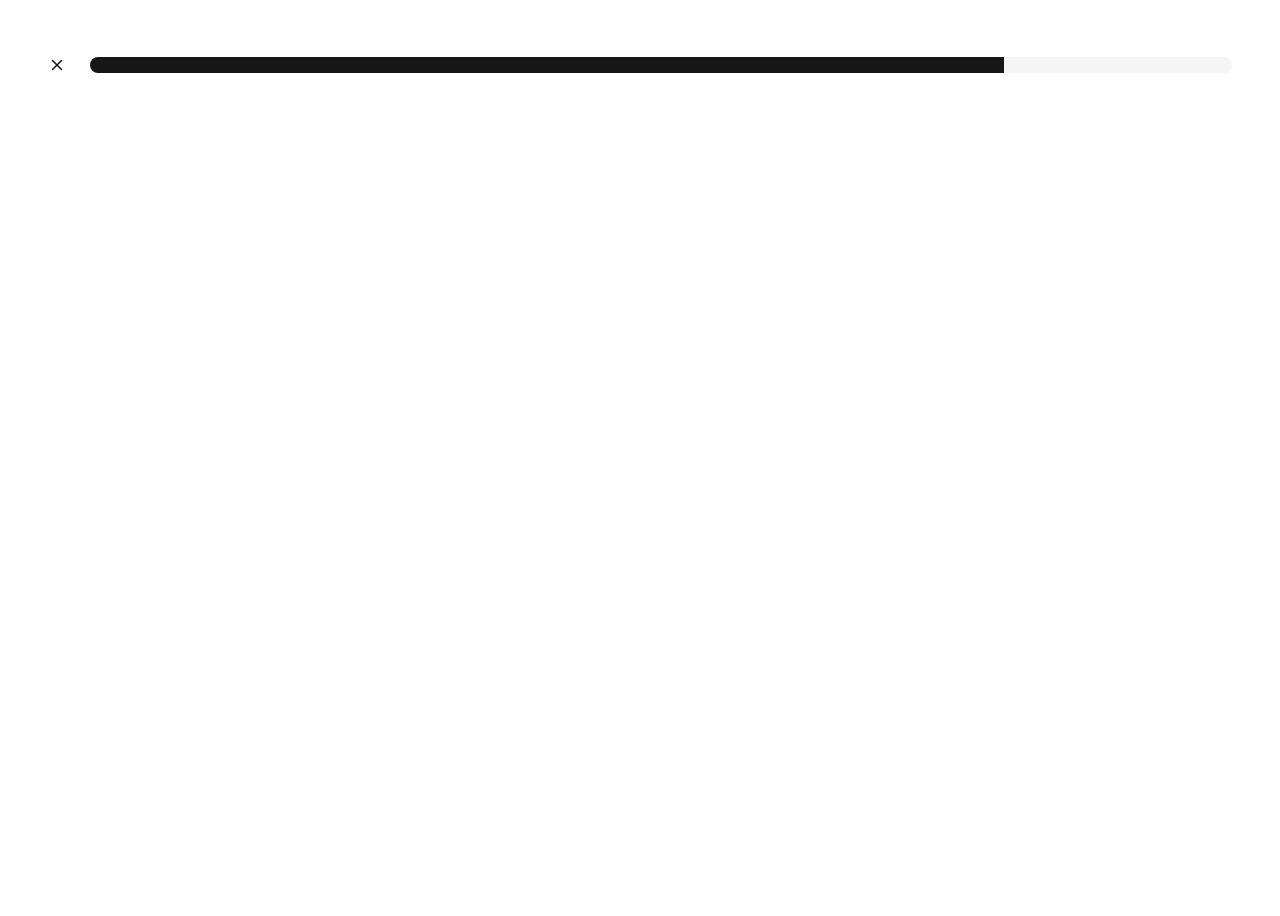
==== Pages html/niveis-rascunho.html @ 036e1aa0 "initial commit" ====
<!DOCTYPE html>
<html lang="pt-BR">
<head>
  <meta charset="utf-8">
  <meta name="viewport" content="width=device-width, initial-scale=1">
  <title>Toquinho - Perguntas Educativas</title>
  <link rel="stylesheet" href="/css/niveis-rascunho.css">
</head>
<body>
  <main>
    <header>
      <div class="header-inner">
        <svg
          xmlns="http://www.w3.org/2000/svg"
          width="24" 
          height="24"
          viewBox="0 0 24 24"
          fill="none"
          stroke="currentColor"
          stroke-width="2" 
          stroke-linecap="round" 
          stroke-linejoin="round" 
          class="lucide lucide-x-icon lucide-x"
        >
          <path d="M18 6 6 18"/><path d="m6 6 12 12"/>
        </svg>

        <div class="progress-bar">
          <div class="progress-bar-inner"></div>
        </div>
      </div>
    </header>

    <footer></footer>
  </main>

</body>
</html>
---- css/niveis-rascunho.css ----
:root {
  --background: oklch(1 0 0);
  --muted: oklch(0.97 0 0);
  --primary: oklch(0.205 0 0);
}

body {
  min-height: 100svh;
  background-color: var(--background);
}

header {
  padding: 3rem 2.5rem 0;
  height: 2.5rem;
}

.header-inner {
  display: flex;
  align-items: center;
  gap: 1.5rem;
}

.header-inner > .lucide-x {
  color: var(--primary);
  width: 1.125rem;
  height: 1.125rem;
}

.progress-bar {
  flex: 1;
  width: 100%;
  height: 1rem;
  border-radius: 9999px;
  overflow: hidden;
  background-color: var(--muted);
}

.progress-bar-inner {
  height: 100%;
  width: 80%;
  background-color: var(--primary);
}
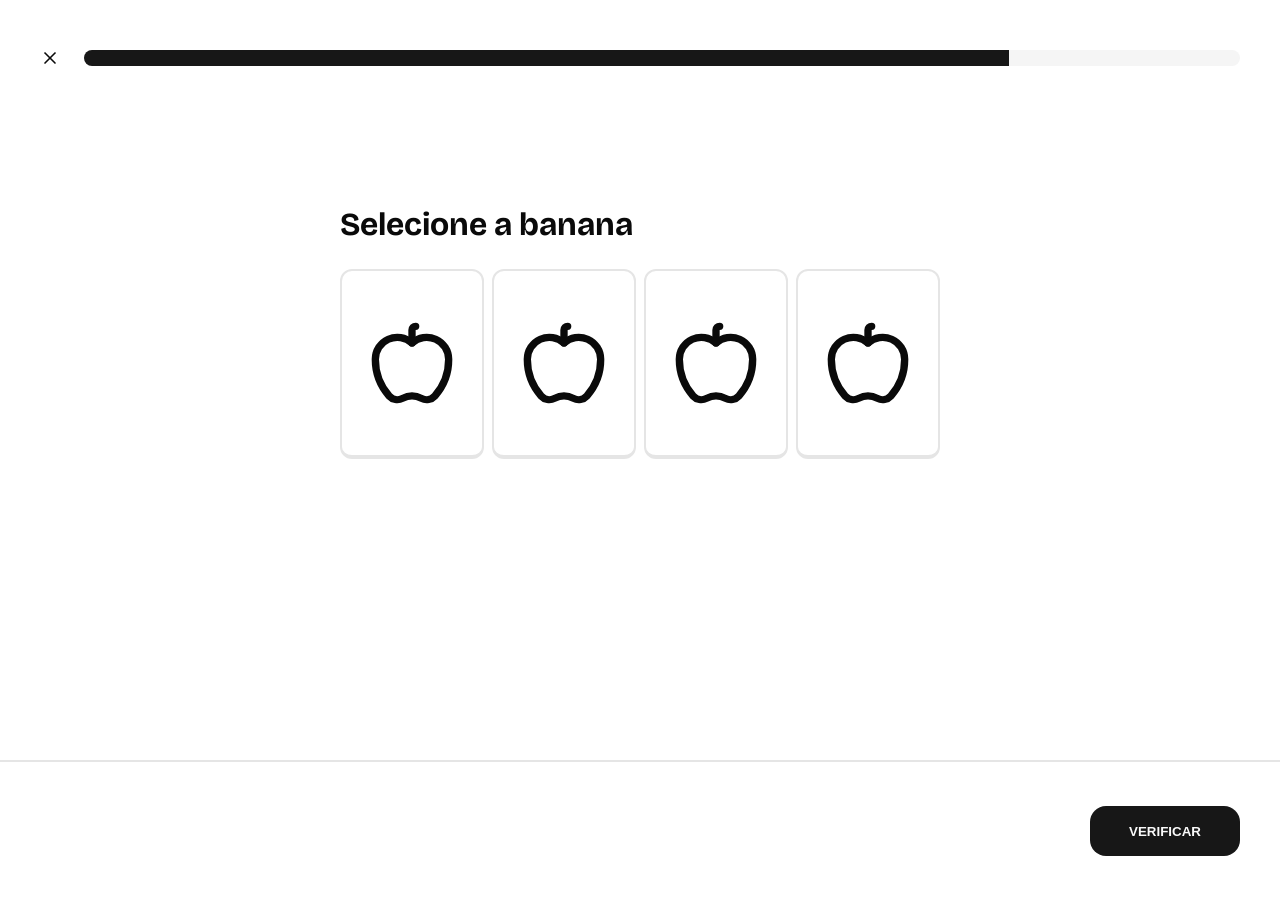
==== commit 6ee8121b: "add static draft for quiz page" ====
--- a/Pages html/niveis-rascunho.html
+++ b/Pages html/niveis-rascunho.html
@@ -4,6 +4,9 @@
   <meta charset="utf-8">
   <meta name="viewport" content="width=device-width, initial-scale=1">
   <title>Toquinho - Perguntas Educativas</title>
+  <link rel="preconnect" href="https://fonts.googleapis.com">
+  <link rel="preconnect" href="https://fonts.gstatic.com" crossorigin>
+  <link href="https://fonts.googleapis.com/css2?family=Bricolage+Grotesque:opsz,wght@12..96,200..800&display=swap" rel="stylesheet">
   <link rel="stylesheet" href="/css/niveis-rascunho.css">
 </head>
 <body>
@@ -31,8 +34,99 @@
       </div>
     </header>
 
-    <footer></footer>
+    <div class="question">
+      <div class="question-inner">
+        <h1 class="question-text">Selecione a banana</h1>
+
+        <div class="question-options">
+          <ol class="question-option-list">
+            <li class="question-option">
+              <div class="question-option-icon">
+                <svg 
+                  xmlns="http://www.w3.org/2000/svg" 
+                  width="24" 
+                  height="24" 
+                  viewBox="0 0 24 24" 
+                  fill="none" 
+                  stroke="currentColor" 
+                  stroke-width="2" 
+                  stroke-linecap="round" 
+                  stroke-linejoin="round" 
+                  class="lucide lucide-apple-icon lucide-apple"
+                >
+                    <path d="M12 6.528V3a1 1 0 0 1 1-1h0"/>
+                    <path d="M18.237 21A15 15 0 0 0 22 11a6 6 0 0 0-10-4.472A6 6 0 0 0 2 11a15.1 15.1 0 0 0 3.763 10 3 3 0 0 0 3.648.648 5.5 5.5 0 0 1 5.178 0A3 3 0 0 0 18.237 21"/>
+                </svg>
+              </div>
+            </li>
+
+            <li class="question-option">
+              <div class="question-option-icon">
+                <svg 
+                  xmlns="http://www.w3.org/2000/svg" 
+                  width="24" 
+                  height="24" 
+                  viewBox="0 0 24 24" 
+                  fill="none" 
+                  stroke="currentColor" 
+                  stroke-width="2" 
+                  stroke-linecap="round" 
+                  stroke-linejoin="round" 
+                  class="lucide lucide-apple-icon lucide-apple"
+                >
+                  <path d="M12 6.528V3a1 1 0 0 1 1-1h0"/>
+                  <path d="M18.237 21A15 15 0 0 0 22 11a6 6 0 0 0-10-4.472A6 6 0 0 0 2 11a15.1 15.1 0 0 0 3.763 10 3 3 0 0 0 3.648.648 5.5 5.5 0 0 1 5.178 0A3 3 0 0 0 18.237 21"/>
+                </svg>
+              </div>
+            </li>
+
+            <li class="question-option">
+              <div class="question-option-icon">
+                <svg 
+                  xmlns="http://www.w3.org/2000/svg" 
+                  width="24" 
+                  height="24" 
+                  viewBox="0 0 24 24" 
+                  fill="none" 
+                  stroke="currentColor" 
+                  stroke-width="2" 
+                  stroke-linecap="round" 
+                  stroke-linejoin="round" 
+                  class="lucide lucide-apple-icon lucide-apple"
+                > 
+                  <path d="M12 6.528V3a1 1 0 0 1 1-1h0"/>
+                  <path d="M18.237 21A15 15 0 0 0 22 11a6 6 0 0 0-10-4.472A6 6 0 0 0 2 11a15.1 15.1 0 0 0 3.763 10 3 3 0 0 0 3.648.648 5.5 5.5 0 0 1 5.178 0A3 3 0 0 0 18.237 21"/>
+                </svg>
+              </div>
+            </li>
+
+            <li class="question-option">
+              <div class="question-option-icon">
+                <svg 
+                  xmlns="http://www.w3.org/2000/svg" 
+                  width="24" 
+                  height="24" 
+                  viewBox="0 0 24 24" 
+                  fill="none" 
+                  stroke="currentColor" 
+                  stroke-width="2" 
+                  stroke-linecap="round" 
+                  stroke-linejoin="round" 
+                  class="lucide lucide-apple-icon lucide-apple"
+                >
+                  <path d="M12 6.528V3a1 1 0 0 1 1-1h0"/>
+                  <path d="M18.237 21A15 15 0 0 0 22 11a6 6 0 0 0-10-4.472A6 6 0 0 0 2 11a15.1 15.1 0 0 0 3.763 10 3 3 0 0 0 3.648.648 5.5 5.5 0 0 1 5.178 0A3 3 0 0 0 18.237 21"/>
+                </svg>
+              </div>
+            </li>
+          </ol>
+        </div>
+      </div>
+    </div>
+
+    <footer>
+      <button>VERIFICAR</button>
+    </footer>
   </main>
-
 </body>
 </html>
--- a/css/niveis-rascunho.css
+++ b/css/niveis-rascunho.css
@@ -1,17 +1,57 @@
+* {
+  padding: 0;
+  margin: 0;
+  box-sizing: border-box;
+}
+
+ul, ol {
+  list-style-type: none;
+}
+
+button {
+  border: none;
+}
+
 :root {
   --background: oklch(1 0 0);
+  --foreground: oklch(0.145 0 0);
   --muted: oklch(0.97 0 0);
   --primary: oklch(0.205 0 0);
+  --primary-foreground: oklch(0.985 0 0);
+  --border: oklch(0.922 0 0)
 }
 
 body {
-  min-height: 100svh;
+  height: 100svh;
   background-color: var(--background);
+  color: var(--foreground);
+  font-family: "Bricolage Grotesque", sans-serif;
+}
+
+main {
+  height: 100%;
+  display: flex;
+  flex-direction: column;
+  gap: 1.5rem;
+  padding: 1.5rem 1rem;
+}
+
+@media (min-width: 700px) {
+  main {
+    gap: 0;
+    padding: 0;
+  }    
 }
 
 header {
-  padding: 3rem 2.5rem 0;
-  height: 2.5rem;
+  height: 2rem;
+}
+
+@media (min-width: 700px) {
+  header {
+    padding: 3rem 2.5rem 0;
+    height: 6.25rem;
+  }
 }
 
 .header-inner {
@@ -21,9 +61,9 @@
 }
 
 .header-inner > .lucide-x {
-  color: var(--primary);
-  width: 1.125rem;
-  height: 1.125rem;
+  color: var(--foreground);
+  width: 1.25rem;
+  height: 1.25rem;
 }
 
 .progress-bar {
@@ -40,3 +80,89 @@
   width: 80%;
   background-color: var(--primary);
 }
+
+.question {
+  flex: 1;
+  display: flex;
+  align-items: center;
+  justify-content: center;
+}
+
+.question-inner {
+  width: 37.5rem;
+  height: 28.125rem;
+  display: flex;
+  flex-direction: column;
+  gap: 1.5rem;
+}
+
+.question-text {
+  font-size: 2rem;
+  line-height: 1.25;
+  font-weight: 700;
+}
+
+.question-options {
+  flex: 1;
+  display: flex;
+  flex-direction: column;
+  align-items: center;
+}
+
+.question-option-list {
+  width: 100%;
+  display: grid;
+  gap: 0.5rem;
+  grid-template-columns: 1fr 1fr;
+}
+
+.question-option {
+  padding: 1.5rem;
+  border-style: solid;
+  border-width: 2px 2px 4px;
+  border-color: var(--border);
+  border-radius: 0.75rem;
+}
+
+.question-option-icon {
+  height: 8.5rem;
+  display: grid;
+  place-content: center;
+}
+
+.question-option-icon svg {
+  width: 5.5rem;
+  height: 5.5rem;
+}
+
+@media (min-width: 700px) {
+  .question-option-list {
+    grid-template-columns: 1fr 1fr 1fr 1fr;
+  }
+}
+
+footer button {
+  height: 3.125rem;
+  width: 100%;
+  background-color: var(--primary);
+  color: var(--primary-foreground);
+  border-radius: 1rem;
+  text-transform: uppercase;
+  font-weight: 700;
+  padding: 1rem 0;
+}
+
+@media (min-width: 700px) {
+  footer {
+    border-top: 2px solid var(--border);
+    height: 8.75rem;
+    padding: 0 2.5rem;
+    display: flex;
+    flex-direction: row-reverse;
+    align-items: center;
+  }
+
+  footer button {
+    width: 9.375rem;
+  }
+}
